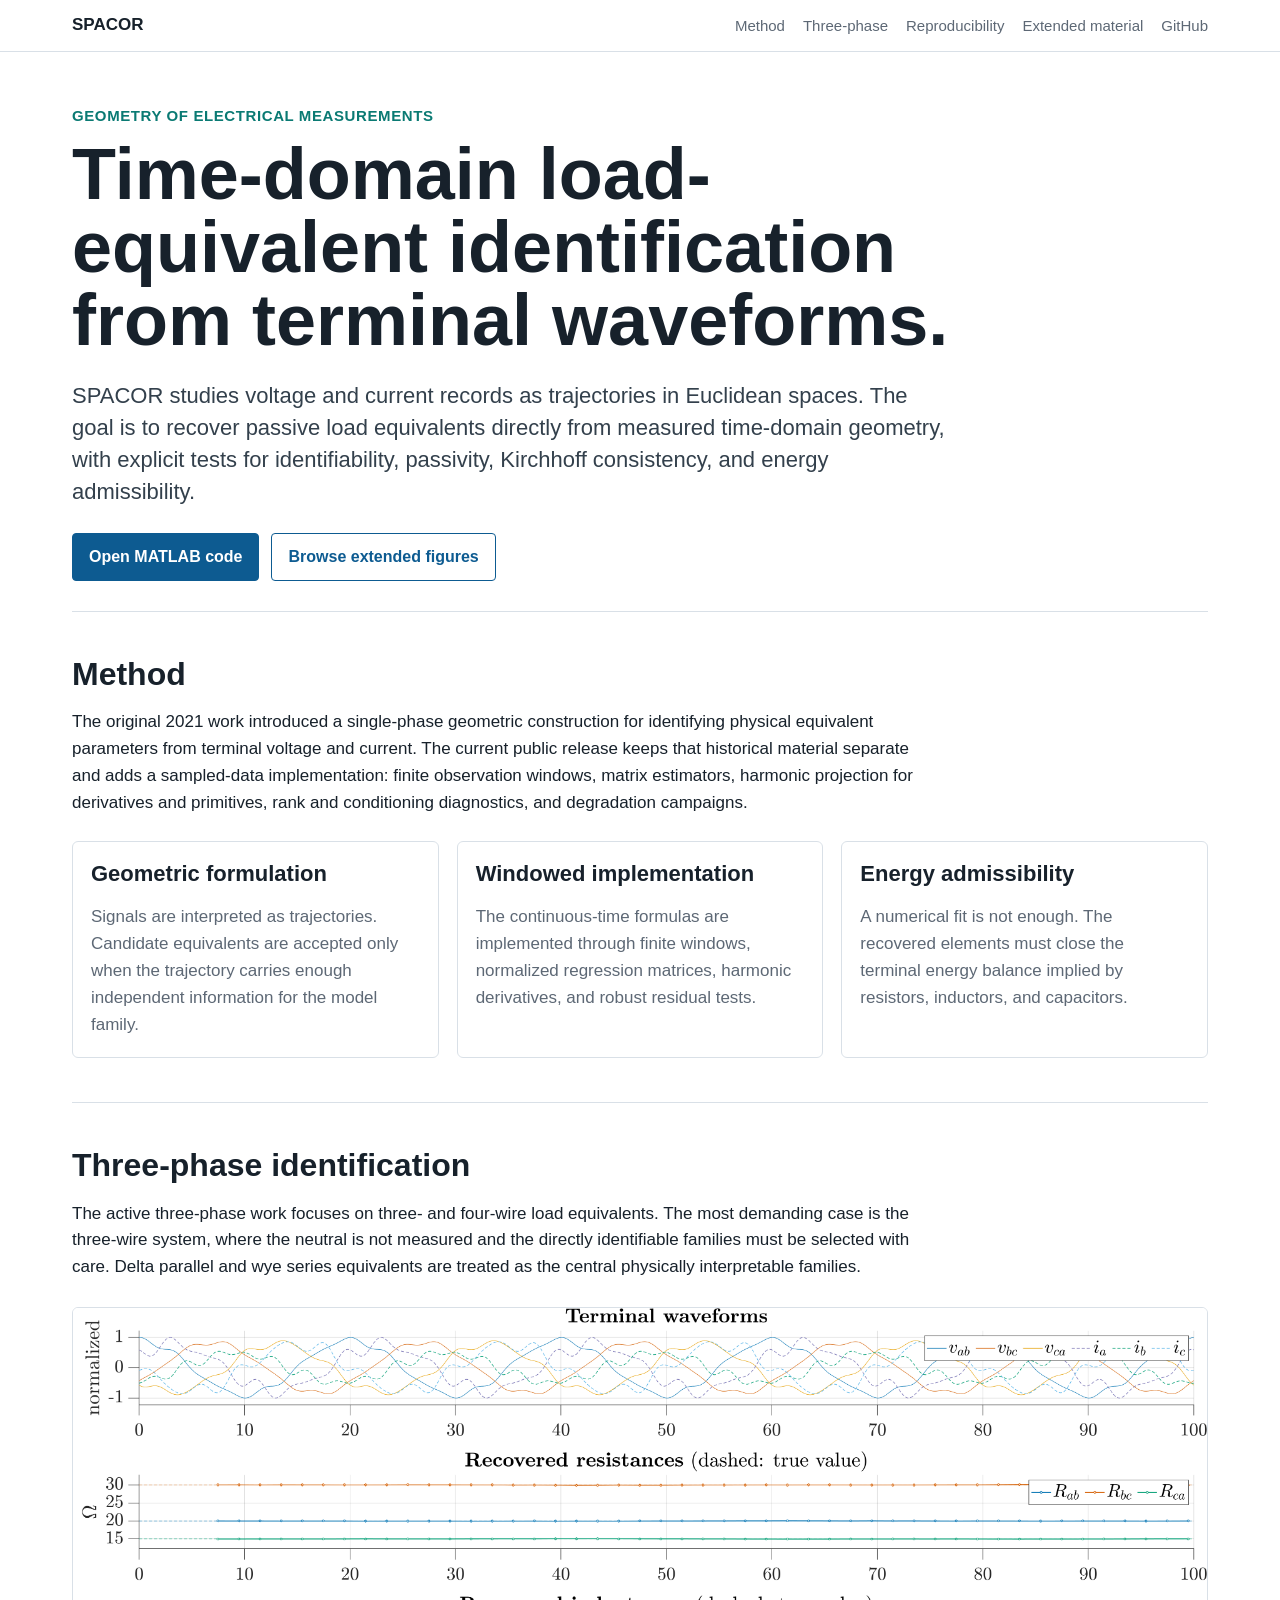
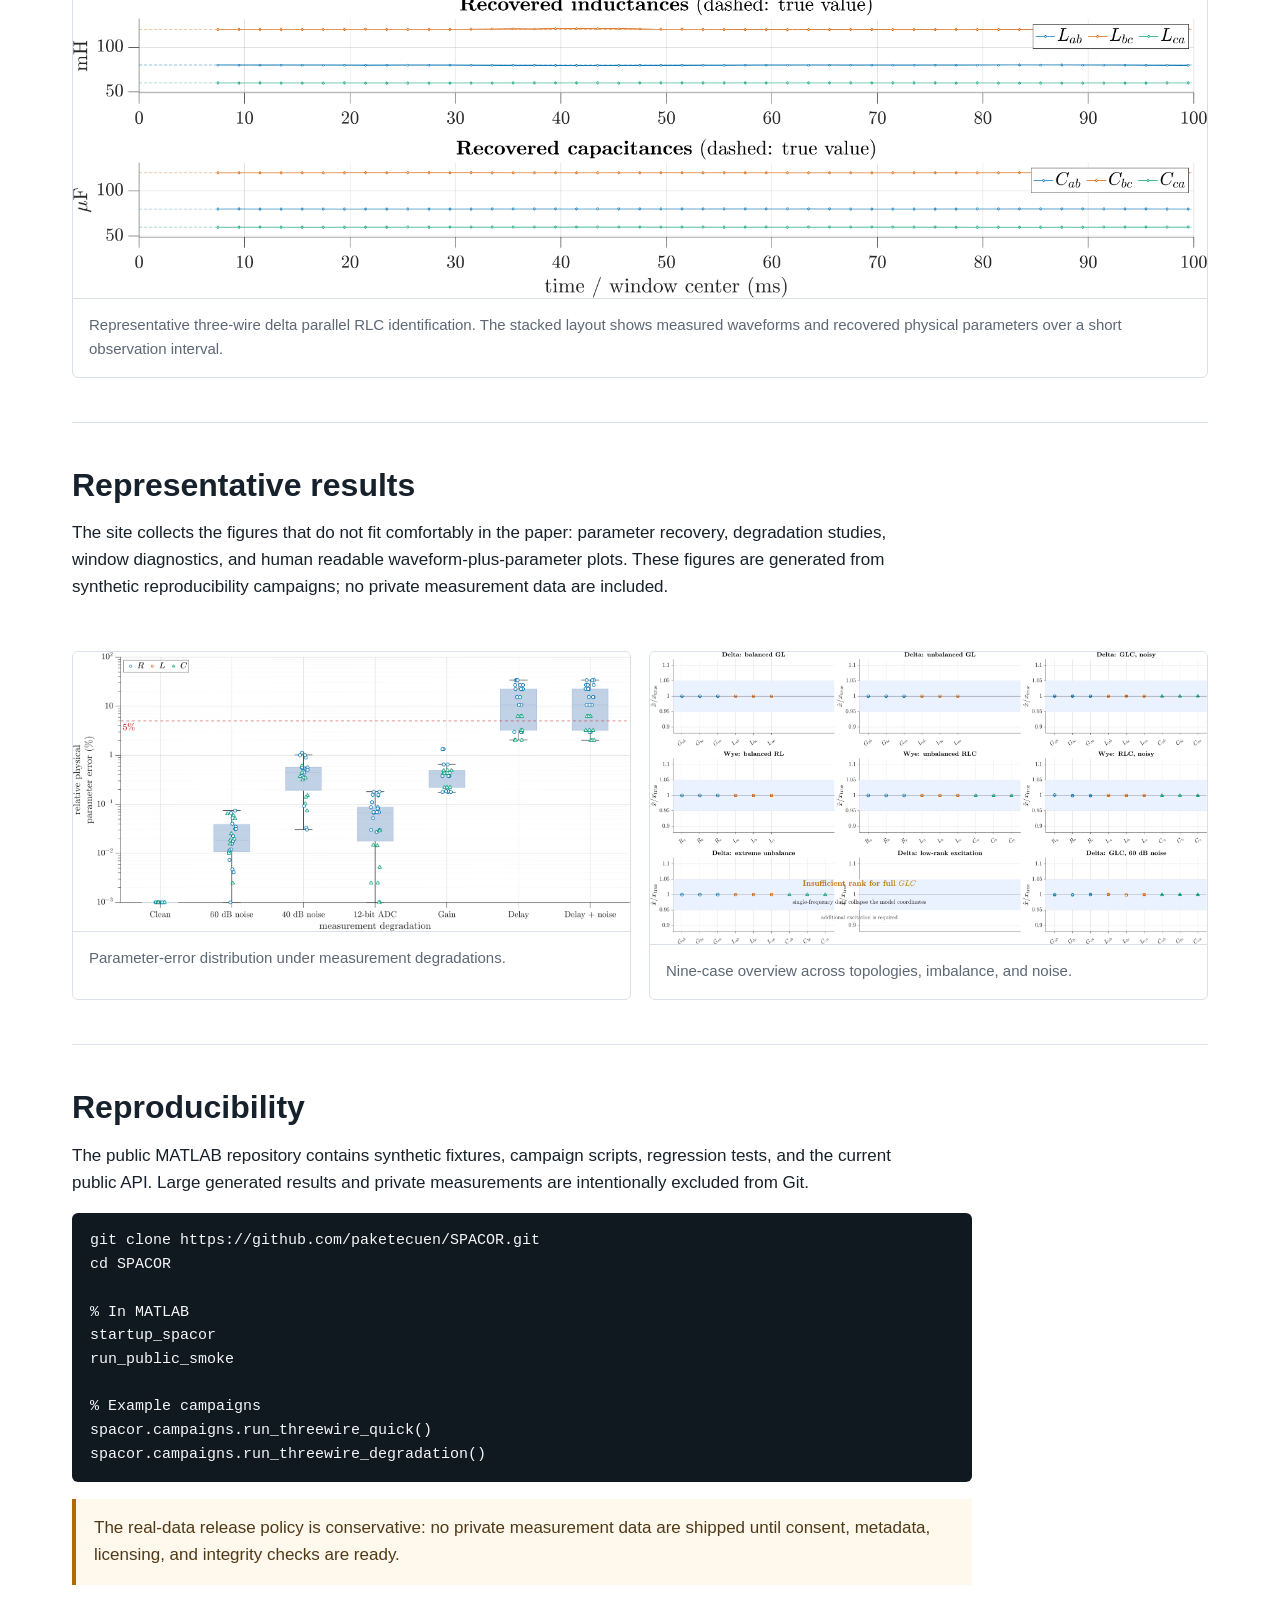
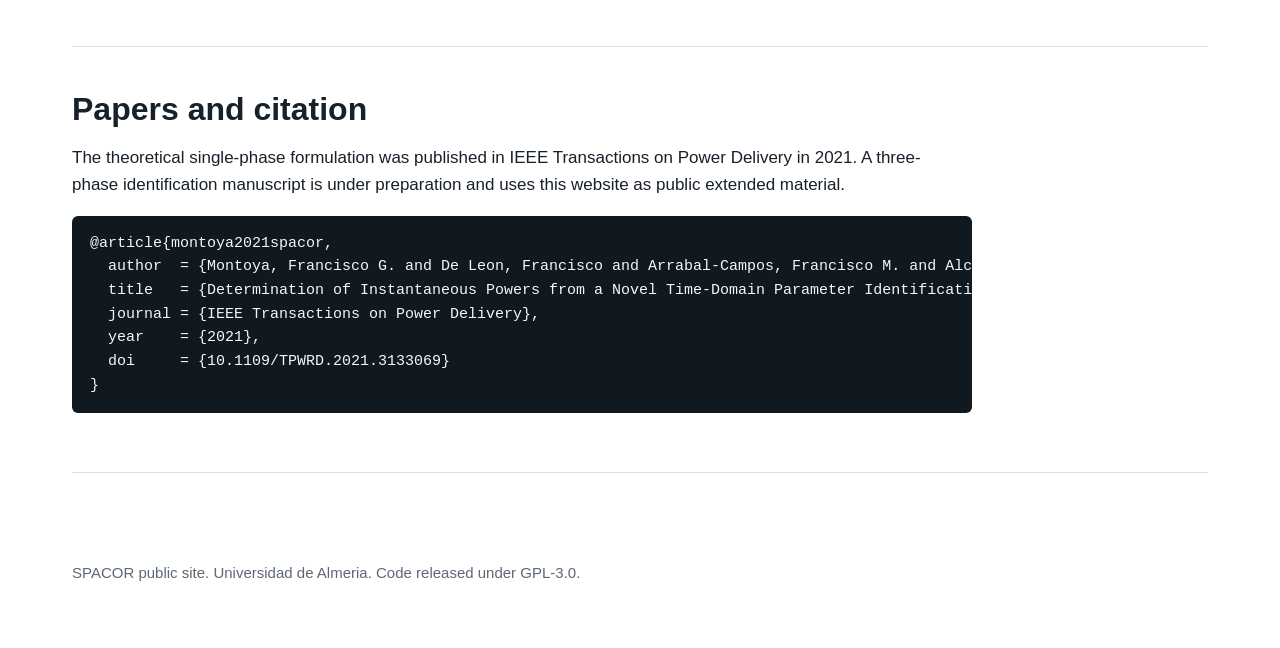
==== website/index.html @ 97cbb00c "Add static SPACOR website" ====
<!doctype html>
<html lang="en">
<head>
  <meta charset="utf-8">
  <meta name="viewport" content="width=device-width, initial-scale=1">
  <title>SPACOR | Geometric Time-Domain Load Identification</title>
  <meta name="description" content="Public reproducibility site for SPACOR: geometric time-domain identification of electrical load equivalents from terminal measurements.">
  <link rel="stylesheet" href="assets/css/site.css">
</head>
<body>
  <header class="topbar">
    <nav class="nav" aria-label="Main navigation">
      <a class="brand" href="index.html">SPACOR</a>
      <div class="links">
        <a href="#method">Method</a>
        <a href="#three-phase">Three-phase</a>
        <a href="#reproducibility">Reproducibility</a>
        <a href="extended.html">Extended material</a>
        <a href="https://github.com/paketecuen/SPACOR">GitHub</a>
      </div>
    </nav>
  </header>

  <main>
    <section class="intro">
      <p class="eyebrow">Geometry of electrical measurements</p>
      <h1>Time-domain load-equivalent identification from terminal waveforms.</h1>
      <p class="lead">
        SPACOR studies voltage and current records as trajectories in Euclidean
        spaces. The goal is to recover passive load equivalents directly from
        measured time-domain geometry, with explicit tests for identifiability,
        passivity, Kirchhoff consistency, and energy admissibility.
      </p>
      <div class="actions">
        <a class="button" href="https://github.com/paketecuen/SPACOR">Open MATLAB code</a>
        <a class="button secondary" href="extended.html">Browse extended figures</a>
      </div>
    </section>

    <section id="method" class="section">
      <h2>Method</h2>
      <p>
        The original 2021 work introduced a single-phase geometric construction
        for identifying physical equivalent parameters from terminal voltage and
        current. The current public release keeps that historical material
        separate and adds a sampled-data implementation: finite observation
        windows, matrix estimators, harmonic projection for derivatives and
        primitives, rank and conditioning diagnostics, and degradation campaigns.
      </p>
      <div class="grid">
        <article class="panel">
          <h3>Geometric formulation</h3>
          <p>
            Signals are interpreted as trajectories. Candidate equivalents are
            accepted only when the trajectory carries enough independent
            information for the model family.
          </p>
        </article>
        <article class="panel">
          <h3>Windowed implementation</h3>
          <p>
            The continuous-time formulas are implemented through finite windows,
            normalized regression matrices, harmonic derivatives, and robust
            residual tests.
          </p>
        </article>
        <article class="panel">
          <h3>Energy admissibility</h3>
          <p>
            A numerical fit is not enough. The recovered elements must close the
            terminal energy balance implied by resistors, inductors, and
            capacitors.
          </p>
        </article>
      </div>
    </section>

    <section id="three-phase" class="section">
      <h2>Three-phase identification</h2>
      <p>
        The active three-phase work focuses on three- and four-wire load
        equivalents. The most demanding case is the three-wire system, where the
        neutral is not measured and the directly identifiable families must be
        selected with care. Delta parallel and wye series equivalents are treated
        as the central physically interpretable families.
      </p>
      <figure class="figure-block">
        <img src="assets/figures/fig_paper1_delta_glc_physical_parameters_4x1.png" alt="Four stacked panels showing voltage, current, recovered parameters, and diagnostics for a delta RLC three-wire case.">
        <figcaption>
          Representative three-wire delta parallel RLC identification. The
          stacked layout shows measured waveforms and recovered physical
          parameters over a short observation interval.
        </figcaption>
      </figure>
    </section>

    <section id="figures" class="section">
      <h2>Representative results</h2>
      <p>
        The site collects the figures that do not fit comfortably in the paper:
        parameter recovery, degradation studies, window diagnostics, and human
        readable waveform-plus-parameter plots. These figures are generated from
        synthetic reproducibility campaigns; no private measurement data are
        included.
      </p>
      <div class="figure-grid">
        <figure class="figure-block">
          <img src="assets/figures/fig_paper1_degradation_error_boxes.png" alt="Box plot of parameter error under measurement degradations.">
          <figcaption>Parameter-error distribution under measurement degradations.</figcaption>
        </figure>
        <figure class="figure-block">
          <img src="assets/figures/fig_paper1_nine_case_summary.png" alt="Summary of nine synthetic identification cases.">
          <figcaption>Nine-case overview across topologies, imbalance, and noise.</figcaption>
        </figure>
      </div>
    </section>

    <section id="reproducibility" class="section">
      <h2>Reproducibility</h2>
      <p>
        The public MATLAB repository contains synthetic fixtures, campaign
        scripts, regression tests, and the current public API. Large generated
        results and private measurements are intentionally excluded from Git.
      </p>
      <pre class="code"><code>git clone https://github.com/paketecuen/SPACOR.git
cd SPACOR

% In MATLAB
startup_spacor
run_public_smoke

% Example campaigns
spacor.campaigns.run_threewire_quick()
spacor.campaigns.run_threewire_degradation()</code></pre>
      <p class="note">
        The real-data release policy is conservative: no private measurement
        data are shipped until consent, metadata, licensing, and integrity
        checks are ready.
      </p>
    </section>

    <section id="papers" class="section">
      <h2>Papers and citation</h2>
      <p>
        The theoretical single-phase formulation was published in IEEE
        Transactions on Power Delivery in 2021. A three-phase identification
        manuscript is under preparation and uses this website as public extended
        material.
      </p>
      <pre class="code"><code>@article{montoya2021spacor,
  author  = {Montoya, Francisco G. and De Leon, Francisco and Arrabal-Campos, Francisco M. and Alcayde, Alfredo},
  title   = {Determination of Instantaneous Powers from a Novel Time-Domain Parameter Identification Method of Non-Linear Single-Phase Circuits},
  journal = {IEEE Transactions on Power Delivery},
  year    = {2021},
  doi     = {10.1109/TPWRD.2021.3133069}
}</code></pre>
    </section>
  </main>

  <footer class="footer">
    SPACOR public site. Universidad de Almeria. Code released under GPL-3.0.
  </footer>
</body>
</html>
---- website/assets/css/site.css ----
:root {
  color-scheme: light;
  --ink: #17212b;
  --muted: #5d6875;
  --line: #d9e0e7;
  --paper: #ffffff;
  --soft: #f4f7fa;
  --blue: #0d5b91;
  --teal: #0a7a73;
  --gold: #b36a00;
  --red: #9b2f2f;
  --max: 1180px;
}

* {
  box-sizing: border-box;
}

html {
  scroll-behavior: smooth;
}

body {
  margin: 0;
  color: var(--ink);
  background: var(--paper);
  font-family: -apple-system, BlinkMacSystemFont, "Segoe UI", Arial, sans-serif;
  font-size: 17px;
  line-height: 1.58;
}

a {
  color: var(--blue);
  text-decoration-thickness: 0.08em;
  text-underline-offset: 0.2em;
}

img {
  max-width: 100%;
  display: block;
}

.topbar {
  border-bottom: 1px solid var(--line);
  background: rgba(255, 255, 255, 0.96);
  position: sticky;
  top: 0;
  z-index: 20;
}

.nav {
  max-width: var(--max);
  margin: 0 auto;
  padding: 12px 22px;
  display: flex;
  align-items: center;
  justify-content: space-between;
  gap: 20px;
}

.brand {
  font-weight: 800;
  color: var(--ink);
  text-decoration: none;
  letter-spacing: 0;
}

.links {
  display: flex;
  gap: 18px;
  flex-wrap: wrap;
  font-size: 15px;
}

.links a {
  color: var(--muted);
  text-decoration: none;
}

.links a:hover {
  color: var(--blue);
}

main {
  max-width: var(--max);
  margin: 0 auto;
  padding: 0 22px 64px;
}

.intro {
  padding: 52px 0 30px;
  border-bottom: 1px solid var(--line);
}

.eyebrow {
  margin: 0 0 10px;
  color: var(--teal);
  font-weight: 700;
  font-size: 15px;
  text-transform: uppercase;
  letter-spacing: 0.04em;
}

h1 {
  max-width: 920px;
  margin: 0;
  font-size: clamp(38px, 6vw, 72px);
  line-height: 1.02;
  letter-spacing: 0;
}

.lead {
  max-width: 880px;
  margin: 22px 0 0;
  color: #33404c;
  font-size: 22px;
  line-height: 1.45;
}

.actions {
  display: flex;
  flex-wrap: wrap;
  gap: 12px;
  margin-top: 26px;
}

.button {
  display: inline-flex;
  align-items: center;
  min-height: 44px;
  padding: 10px 16px;
  border: 1px solid var(--blue);
  color: #ffffff;
  background: var(--blue);
  border-radius: 4px;
  text-decoration: none;
  font-weight: 700;
  font-size: 16px;
}

.button.secondary {
  color: var(--blue);
  background: #ffffff;
}

.section {
  padding: 44px 0;
  border-bottom: 1px solid var(--line);
}

h2 {
  margin: 0 0 14px;
  font-size: 32px;
  line-height: 1.15;
  letter-spacing: 0;
}

h3 {
  margin: 28px 0 8px;
  font-size: 22px;
  line-height: 1.25;
}

p {
  max-width: 860px;
}

.grid {
  display: grid;
  grid-template-columns: repeat(3, minmax(0, 1fr));
  gap: 18px;
  margin-top: 24px;
}

.panel {
  border: 1px solid var(--line);
  border-radius: 6px;
  padding: 18px;
  background: #ffffff;
}

.panel h3 {
  margin-top: 0;
}

.panel p {
  margin-bottom: 0;
  color: var(--muted);
}

.figure-block {
  margin: 26px 0 0;
  border: 1px solid var(--line);
  border-radius: 6px;
  overflow: hidden;
  background: #ffffff;
}

.figure-block img {
  width: 100%;
  background: #ffffff;
}

figcaption {
  padding: 14px 16px 16px;
  color: var(--muted);
  font-size: 15px;
  border-top: 1px solid var(--line);
}

.figure-grid {
  display: grid;
  grid-template-columns: repeat(2, minmax(0, 1fr));
  gap: 18px;
  margin-top: 24px;
}

.note {
  max-width: 900px;
  padding: 16px 18px;
  border-left: 4px solid var(--gold);
  background: #fff8ec;
  color: #4f3a18;
}

.code {
  max-width: 900px;
  padding: 16px 18px;
  background: #101820;
  color: #f5f7fa;
  border-radius: 6px;
  overflow: auto;
  font-size: 15px;
}

.code code {
  font-family: "SFMono-Regular", Consolas, "Liberation Mono", monospace;
}

.list {
  max-width: 900px;
  padding-left: 22px;
}

.list li {
  margin: 8px 0;
}

.footer {
  max-width: var(--max);
  margin: 0 auto;
  padding: 24px 22px 46px;
  color: var(--muted);
  font-size: 15px;
}

@media (max-width: 850px) {
  .nav {
    align-items: flex-start;
    flex-direction: column;
  }

  .grid,
  .figure-grid {
    grid-template-columns: 1fr;
  }

  .lead {
    font-size: 19px;
  }
}
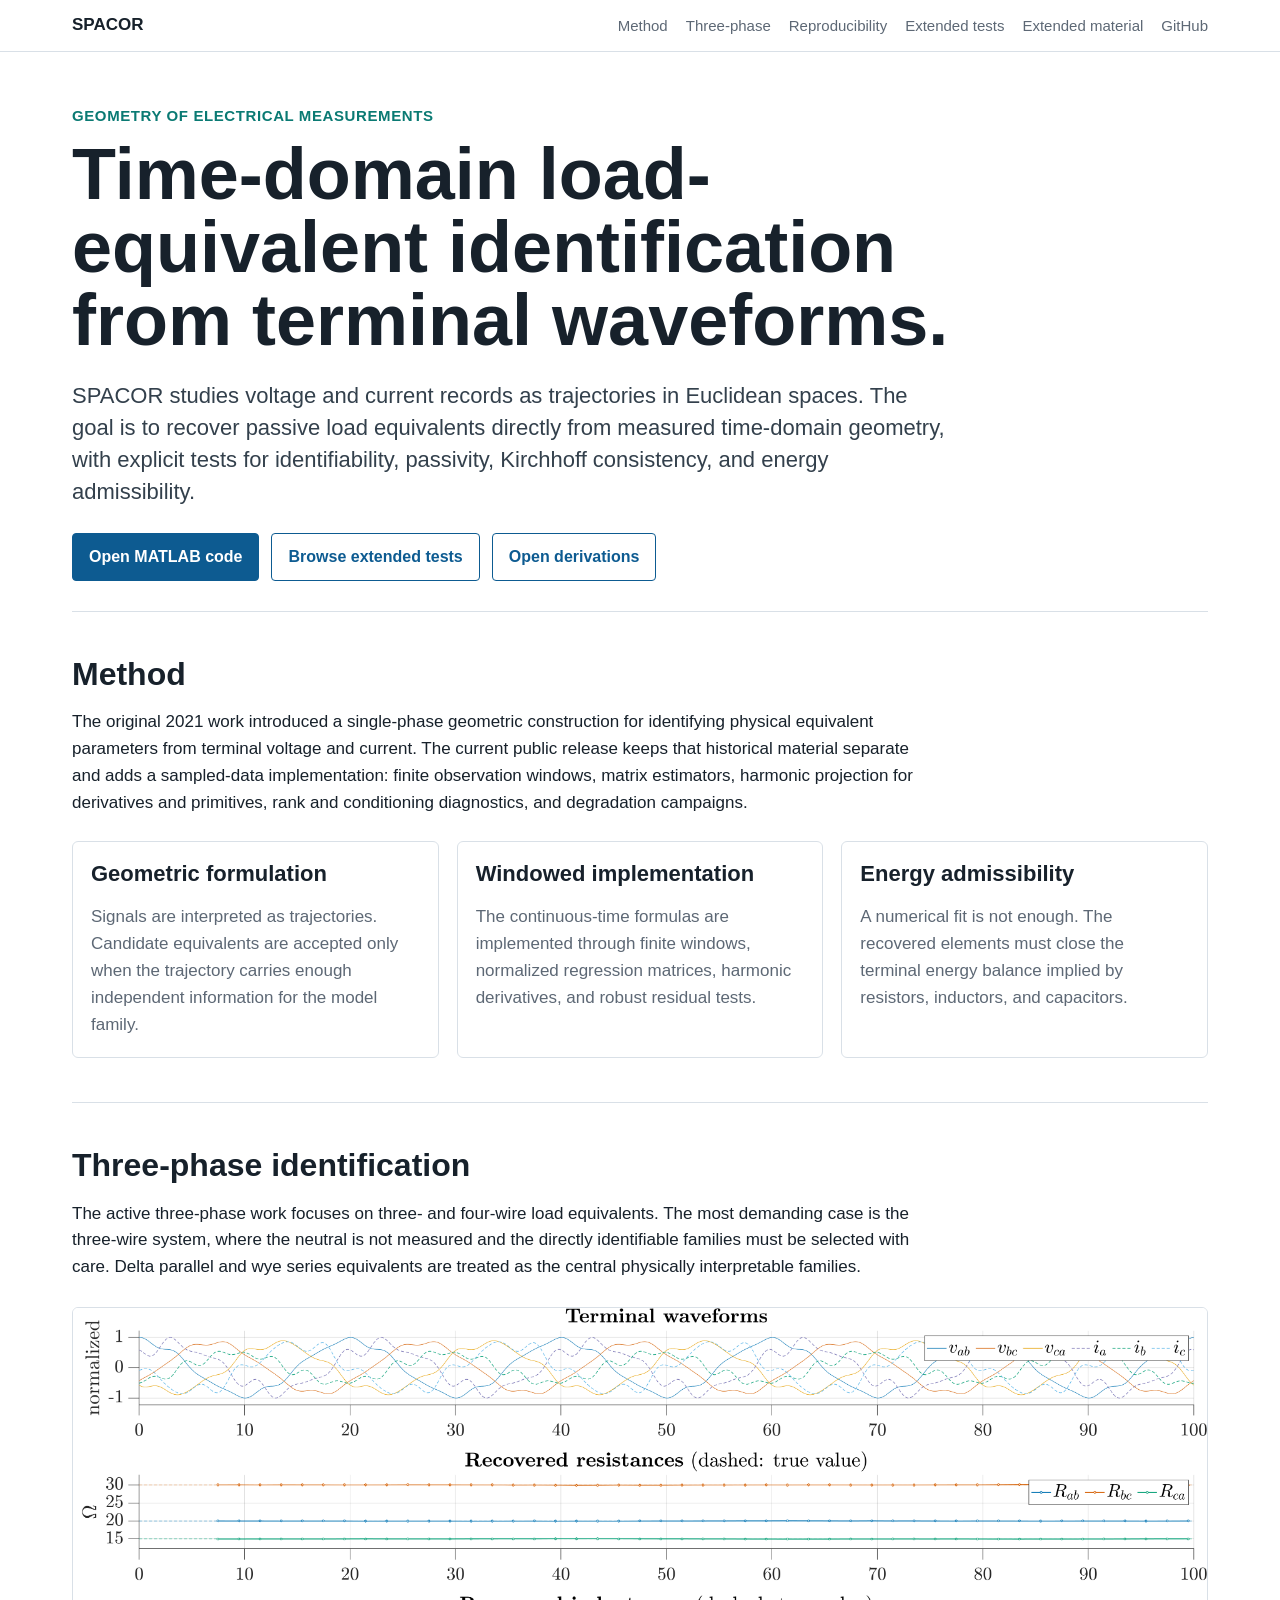
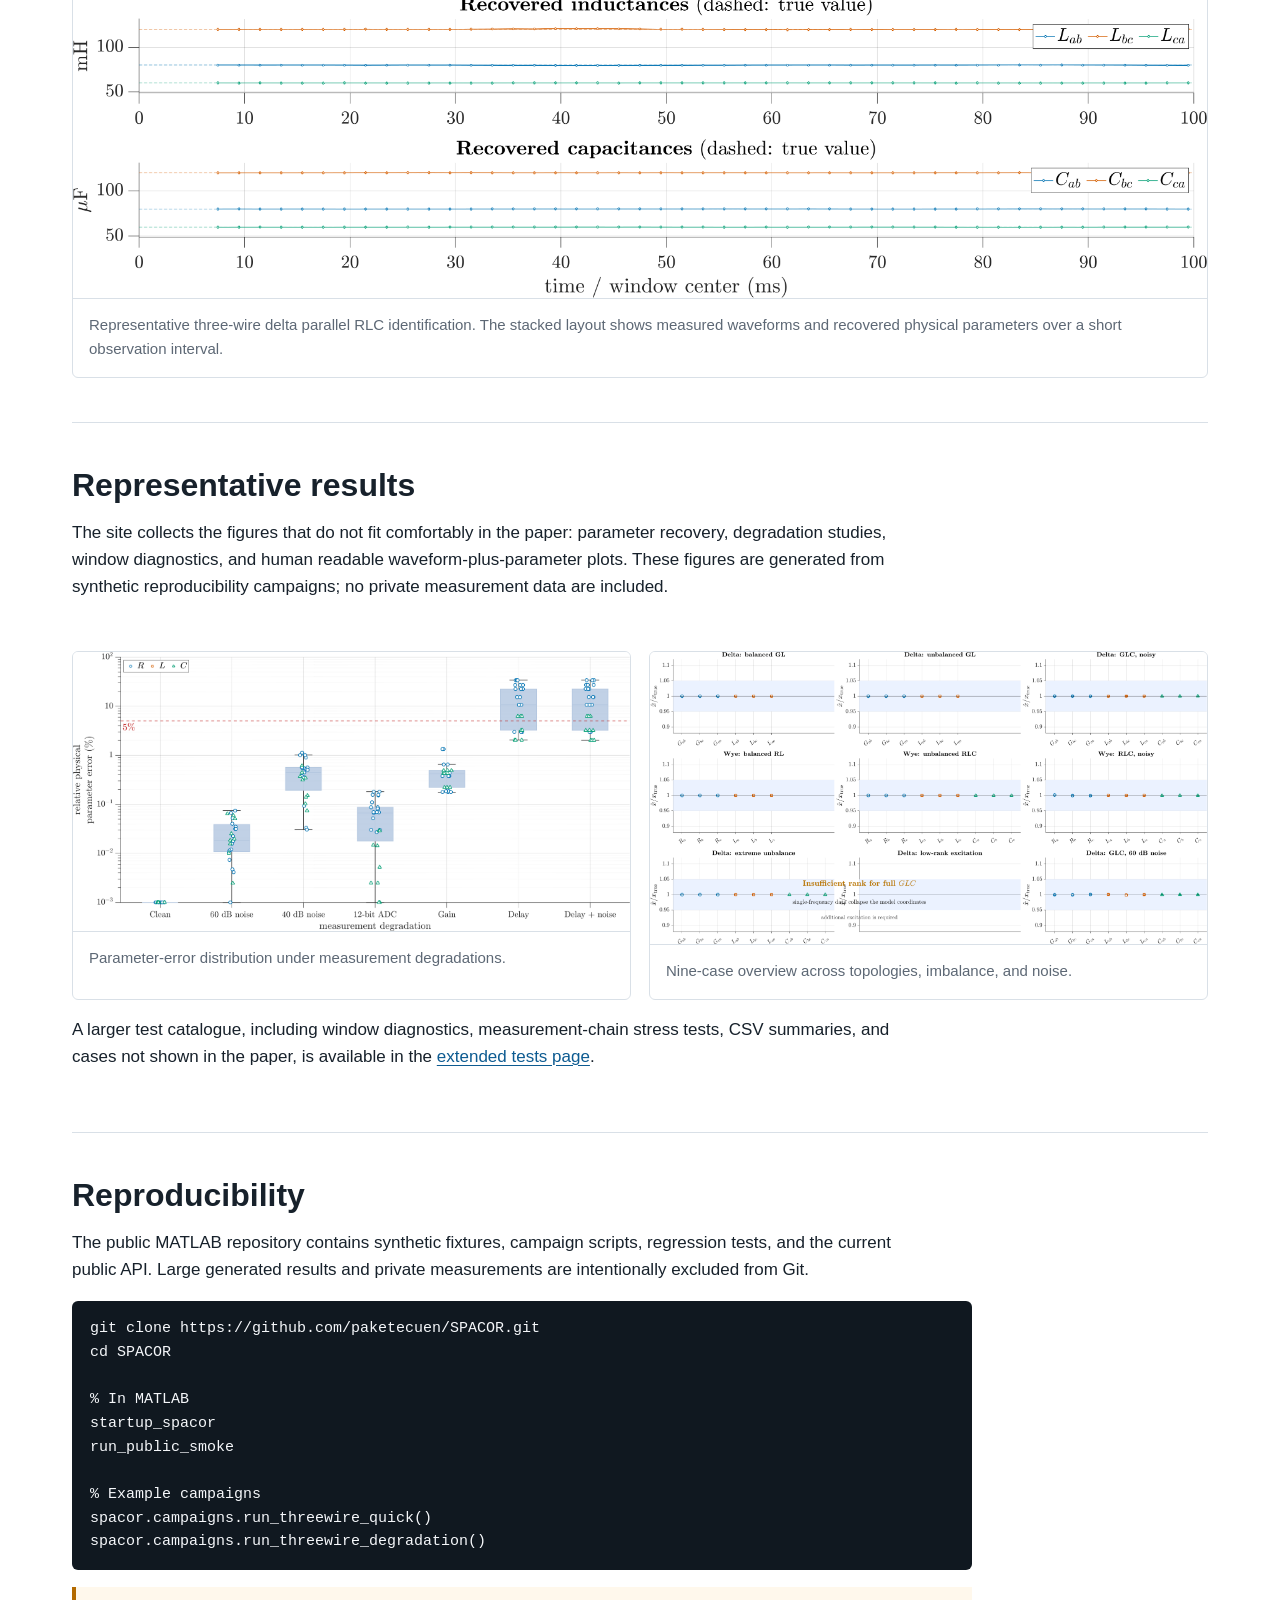
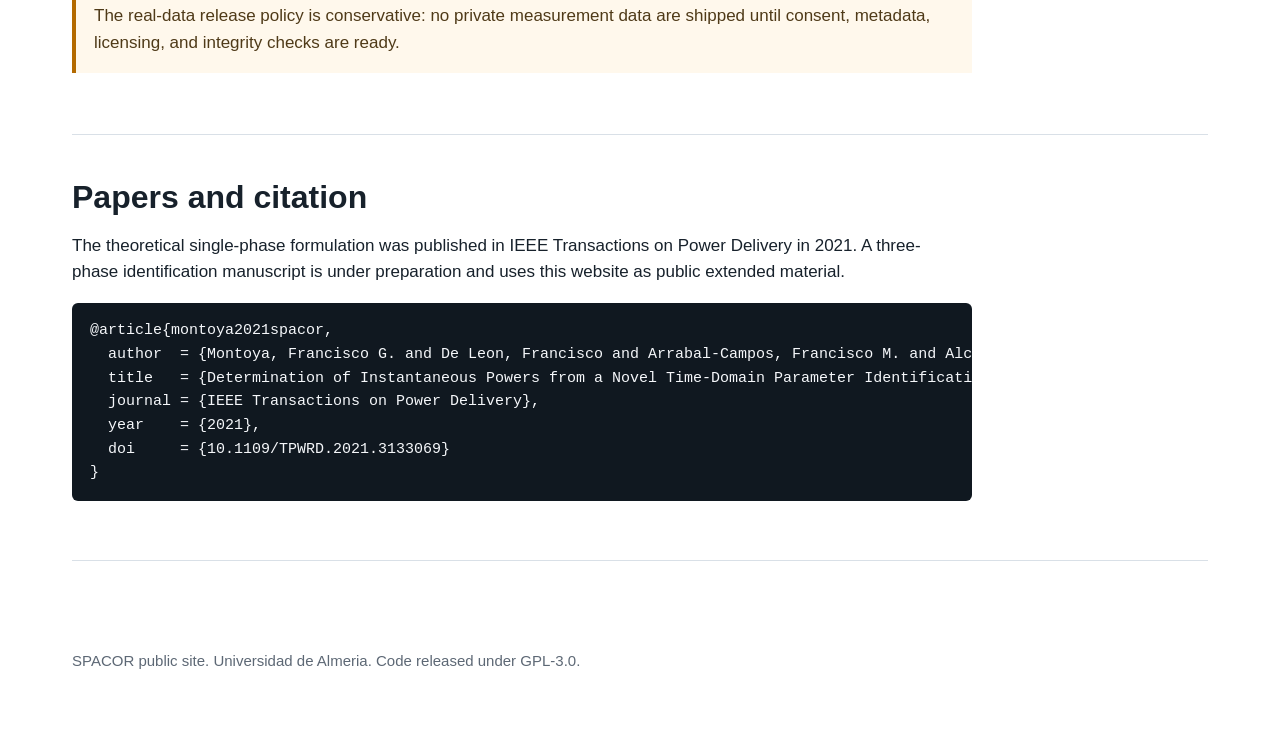
==== commit 465972c0: "Enrich website with extended synthetic tests" ====
--- a/website/index.html
+++ b/website/index.html
@@ -15,6 +15,7 @@
         <a href="#method">Method</a>
         <a href="#three-phase">Three-phase</a>
         <a href="#reproducibility">Reproducibility</a>
+        <a href="tests.html">Extended tests</a>
         <a href="extended.html">Extended material</a>
         <a href="https://github.com/paketecuen/SPACOR">GitHub</a>
       </div>
@@ -33,7 +34,8 @@
       </p>
       <div class="actions">
         <a class="button" href="https://github.com/paketecuen/SPACOR">Open MATLAB code</a>
-        <a class="button secondary" href="extended.html">Browse extended figures</a>
+        <a class="button secondary" href="tests.html">Browse extended tests</a>
+        <a class="button secondary" href="extended.html">Open derivations</a>
       </div>
     </section>
 
@@ -113,6 +115,11 @@
           <figcaption>Nine-case overview across topologies, imbalance, and noise.</figcaption>
         </figure>
       </div>
+      <p>
+        A larger test catalogue, including window diagnostics, measurement-chain
+        stress tests, CSV summaries, and cases not shown in the paper, is
+        available in the <a href="tests.html">extended tests page</a>.
+      </p>
     </section>
 
     <section id="reproducibility" class="section">
--- a/website/assets/css/site.css
+++ b/website/assets/css/site.css
@@ -215,6 +215,83 @@
   margin-top: 24px;
 }
 
+.wide {
+  grid-column: 1 / -1;
+}
+
+.table-wrap {
+  max-width: 100%;
+  overflow-x: auto;
+  margin: 22px 0;
+  border: 1px solid var(--line);
+  border-radius: 6px;
+}
+
+table {
+  width: 100%;
+  border-collapse: collapse;
+  background: #ffffff;
+  font-size: 15px;
+}
+
+th,
+td {
+  border-bottom: 1px solid var(--line);
+  padding: 10px 12px;
+  text-align: left;
+  vertical-align: top;
+}
+
+th {
+  background: var(--soft);
+  font-weight: 750;
+}
+
+tr:last-child td {
+  border-bottom: 0;
+}
+
+.tag {
+  display: inline-flex;
+  align-items: center;
+  padding: 2px 8px;
+  border-radius: 999px;
+  font-size: 13px;
+  font-weight: 700;
+  background: #e8f3fb;
+  color: var(--blue);
+}
+
+.tag.warn {
+  background: #fff0d9;
+  color: #7a4700;
+}
+
+.tag.stop {
+  background: #f7e2e2;
+  color: var(--red);
+}
+
+.downloads {
+  display: grid;
+  grid-template-columns: repeat(2, minmax(0, 1fr));
+  gap: 12px;
+  max-width: 940px;
+}
+
+.download {
+  border: 1px solid var(--line);
+  border-radius: 6px;
+  padding: 14px 16px;
+  text-decoration: none;
+  color: var(--ink);
+  background: #ffffff;
+}
+
+.download strong {
+  color: var(--blue);
+}
+
 .note {
   max-width: 900px;
   padding: 16px 18px;
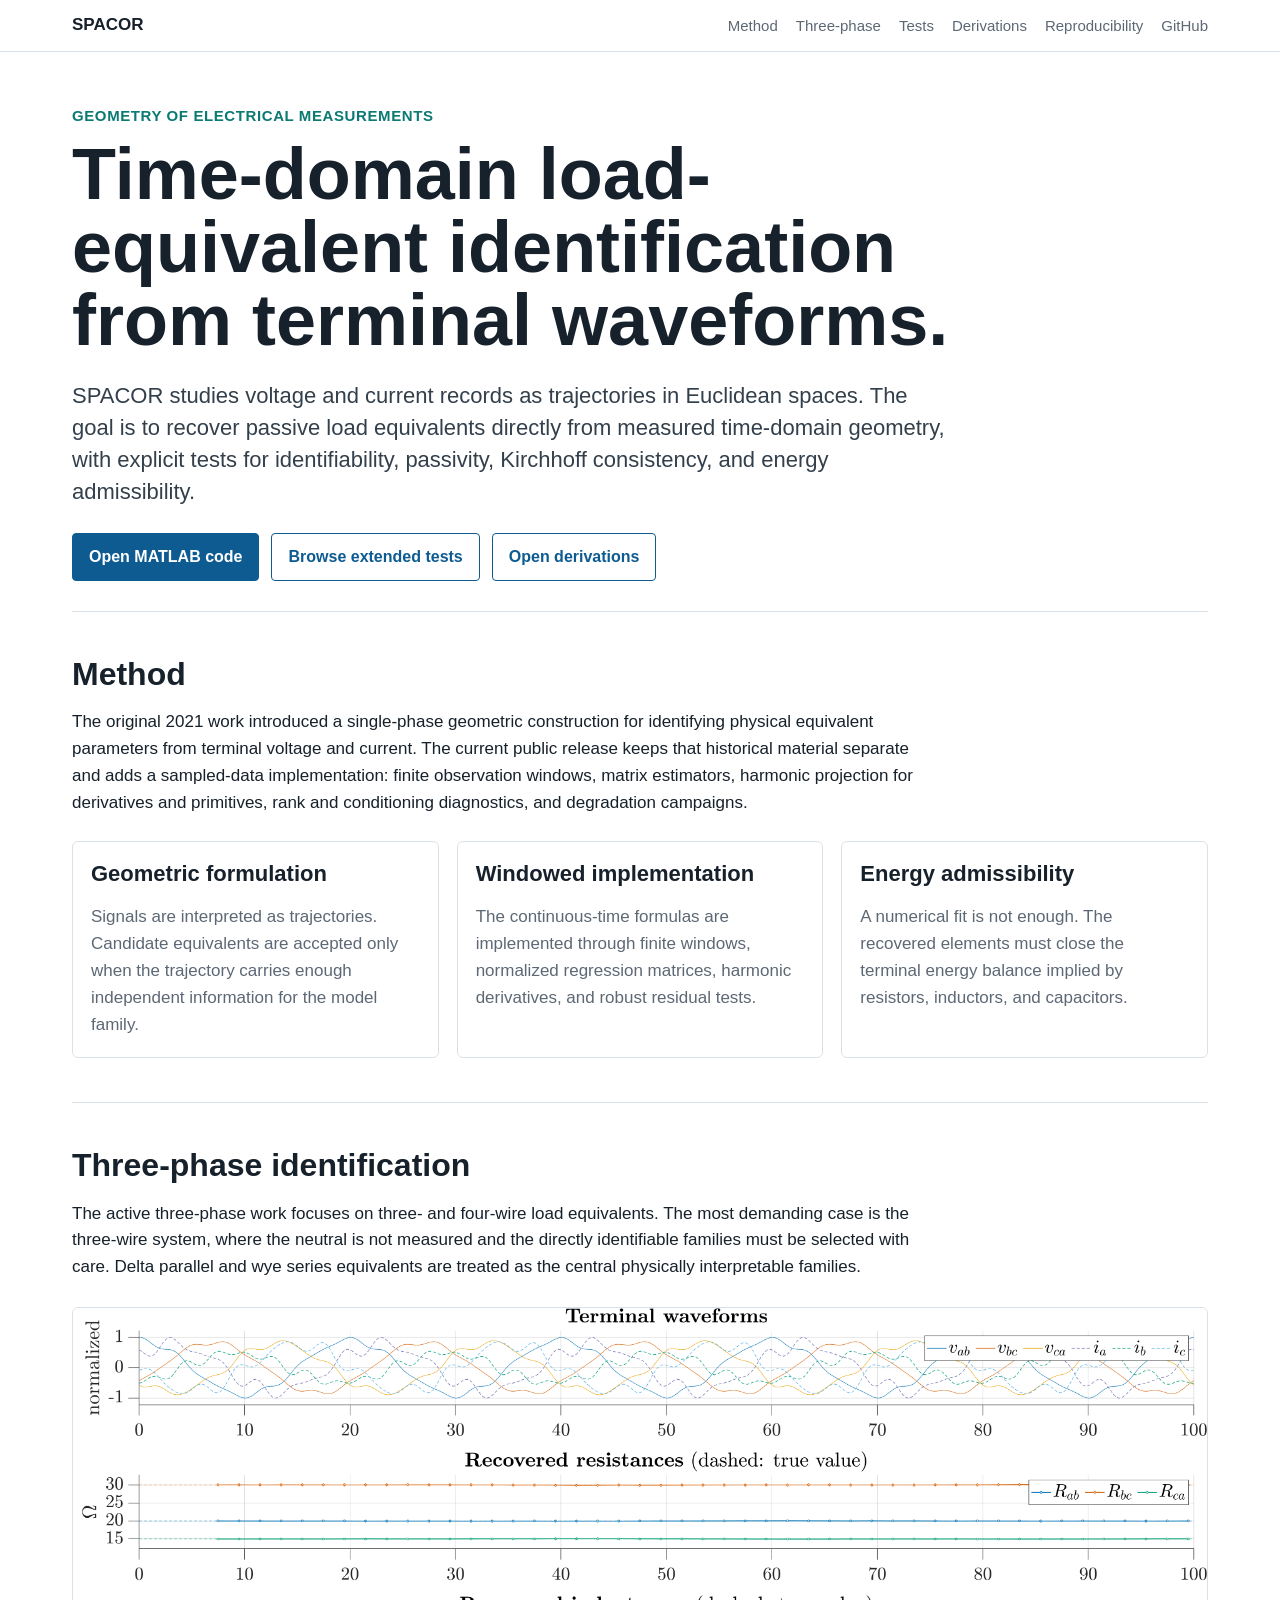
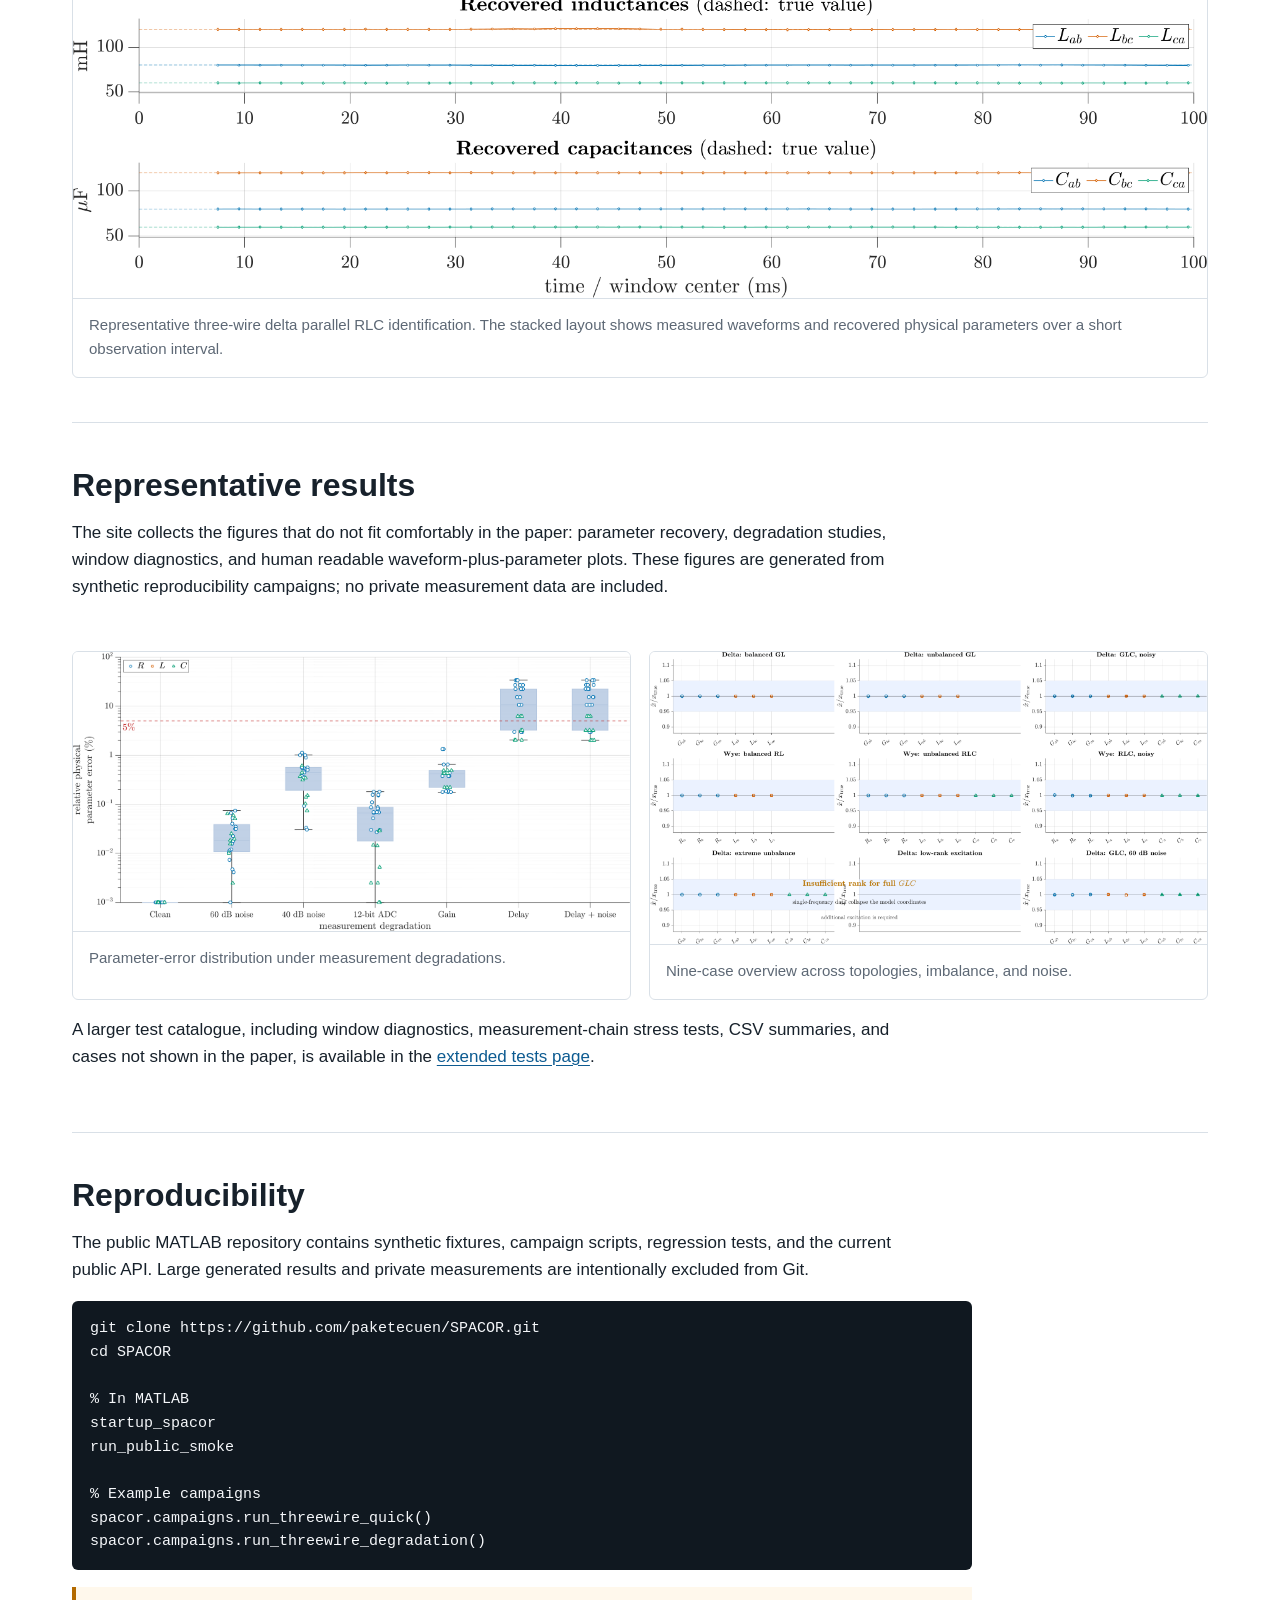
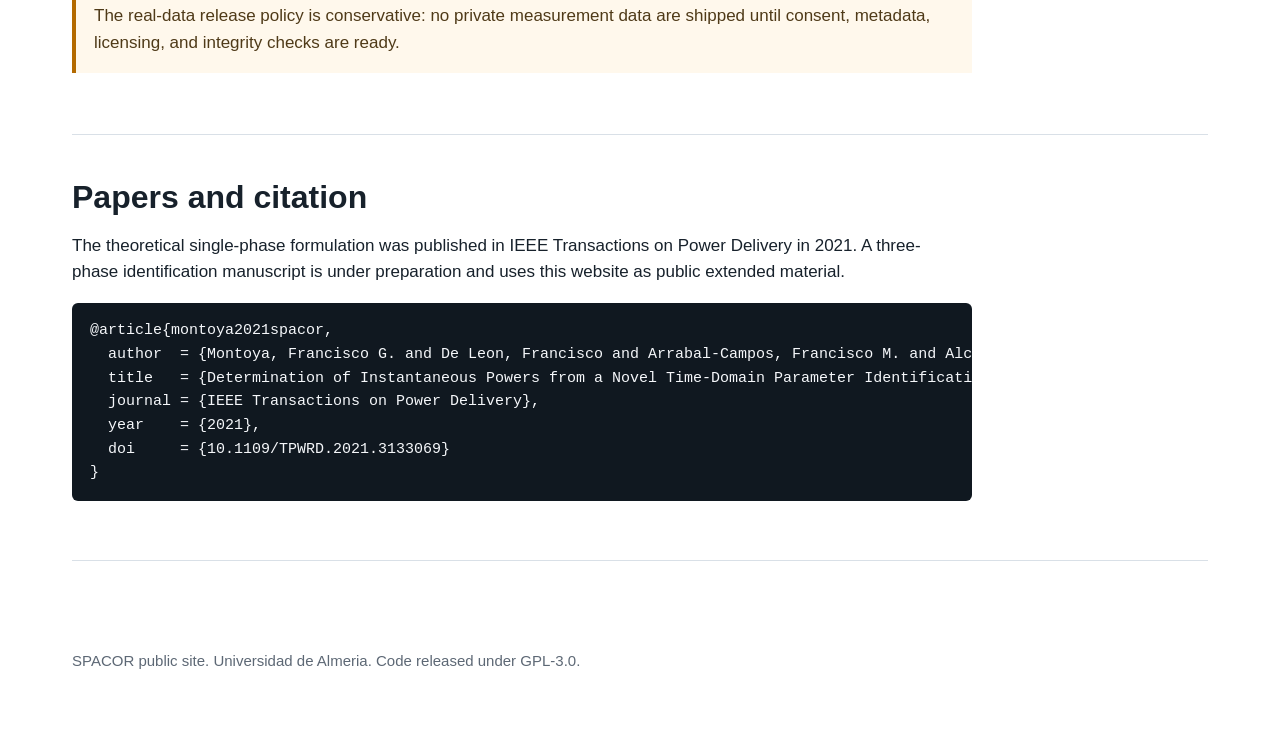
==== commit 40a5b360: "Harmonize website navigation and headers" ====
--- a/website/index.html
+++ b/website/index.html
@@ -14,9 +14,9 @@
       <div class="links">
         <a href="#method">Method</a>
         <a href="#three-phase">Three-phase</a>
+        <a href="tests.html">Tests</a>
+        <a href="extended.html">Derivations</a>
         <a href="#reproducibility">Reproducibility</a>
-        <a href="tests.html">Extended tests</a>
-        <a href="extended.html">Extended material</a>
         <a href="https://github.com/paketecuen/SPACOR">GitHub</a>
       </div>
     </nav>
--- a/website/assets/css/site.css
+++ b/website/assets/css/site.css
@@ -81,6 +81,11 @@
   color: var(--blue);
 }
 
+.links a[aria-current="page"] {
+  color: var(--ink);
+  font-weight: 750;
+}
+
 main {
   max-width: var(--max);
   margin: 0 auto;
@@ -188,6 +193,16 @@
   color: var(--muted);
 }
 
+.notice {
+  max-width: 900px;
+  margin: 22px 0 0;
+  padding: 16px 18px;
+  border: 1px solid var(--line);
+  border-left: 4px solid var(--blue);
+  border-radius: 6px;
+  background: var(--soft);
+}
+
 .figure-block {
   margin: 26px 0 0;
   border: 1px solid var(--line);
@@ -314,6 +329,36 @@
   font-family: "SFMono-Regular", Consolas, "Liberation Mono", monospace;
 }
 
+details {
+  margin: 18px 0 0;
+  padding: 14px 16px;
+  border: 1px solid var(--line);
+  border-radius: 6px;
+  background: #ffffff;
+}
+
+summary {
+  cursor: pointer;
+  color: var(--teal);
+  font-weight: 750;
+}
+
+.formula-scroll {
+  overflow-x: auto;
+  overflow-y: hidden;
+  padding: 8px 0;
+}
+
+.formula-scroll mjx-container {
+  min-width: max-content;
+}
+
+.formula-note {
+  margin: 10px 0 0;
+  color: var(--muted);
+  font-size: 15px;
+}
+
 .list {
   max-width: 900px;
   padding-left: 22px;
